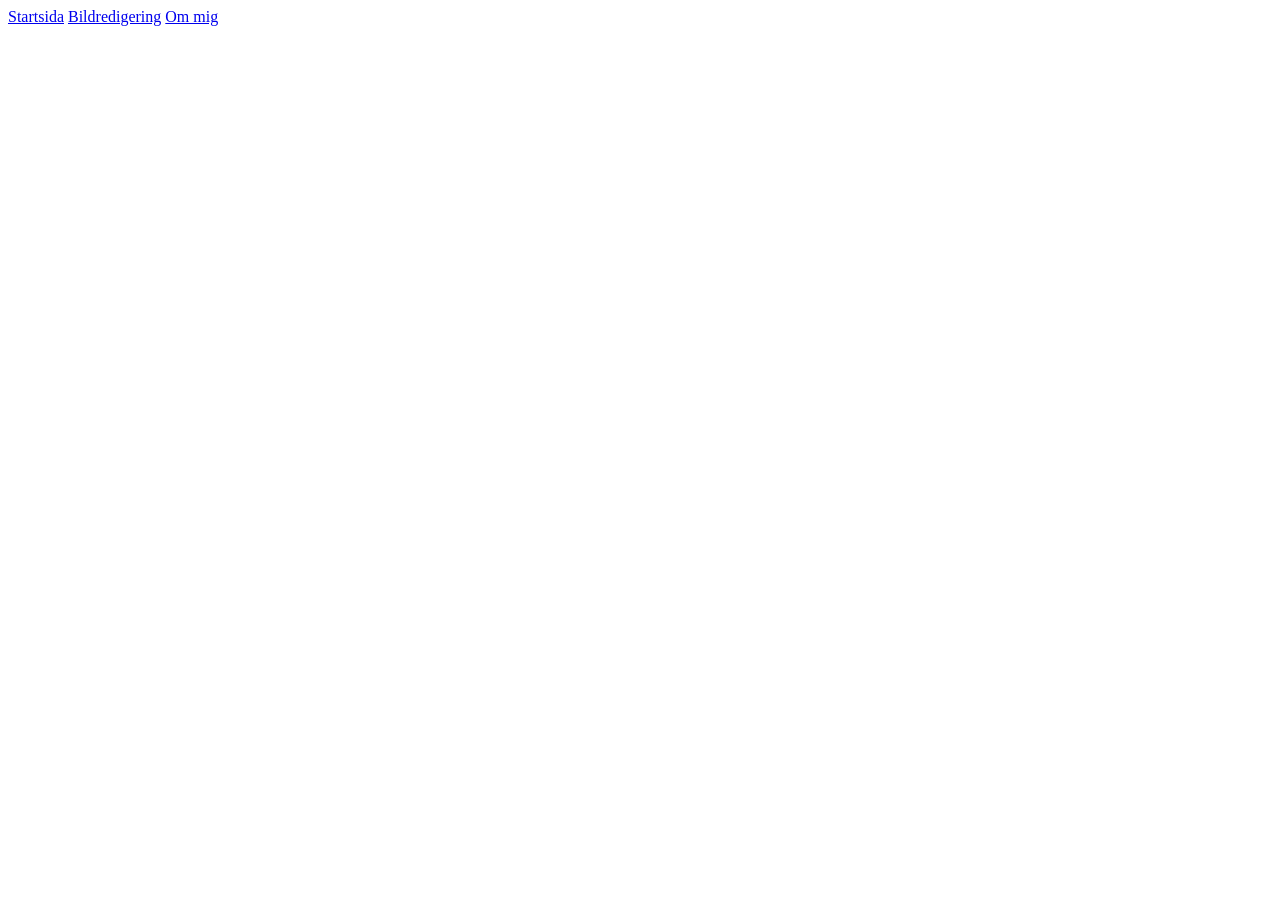
==== index.html @ 932bdee2 "Skapade startsida" ====
<!DOCTYPE html>
<html lang="sv">
<head>
    <meta charset="UTF-8">
    <meta name="viewport" content="width=device-width, initial-scale=1.0">
    <title>Startsida</title>
    <link rel="stylesheet" href="style.css">
</head>
<body>

    <header>

        <nav>
            <a href="index.html">Startsida</a>
            <a href="bildredigering.html">Bildredigering</a>
            <a href="om-mig.html">Om mig</a>
        </nav>
    </header>

    <main>
    
    </main>

</body>
</html>
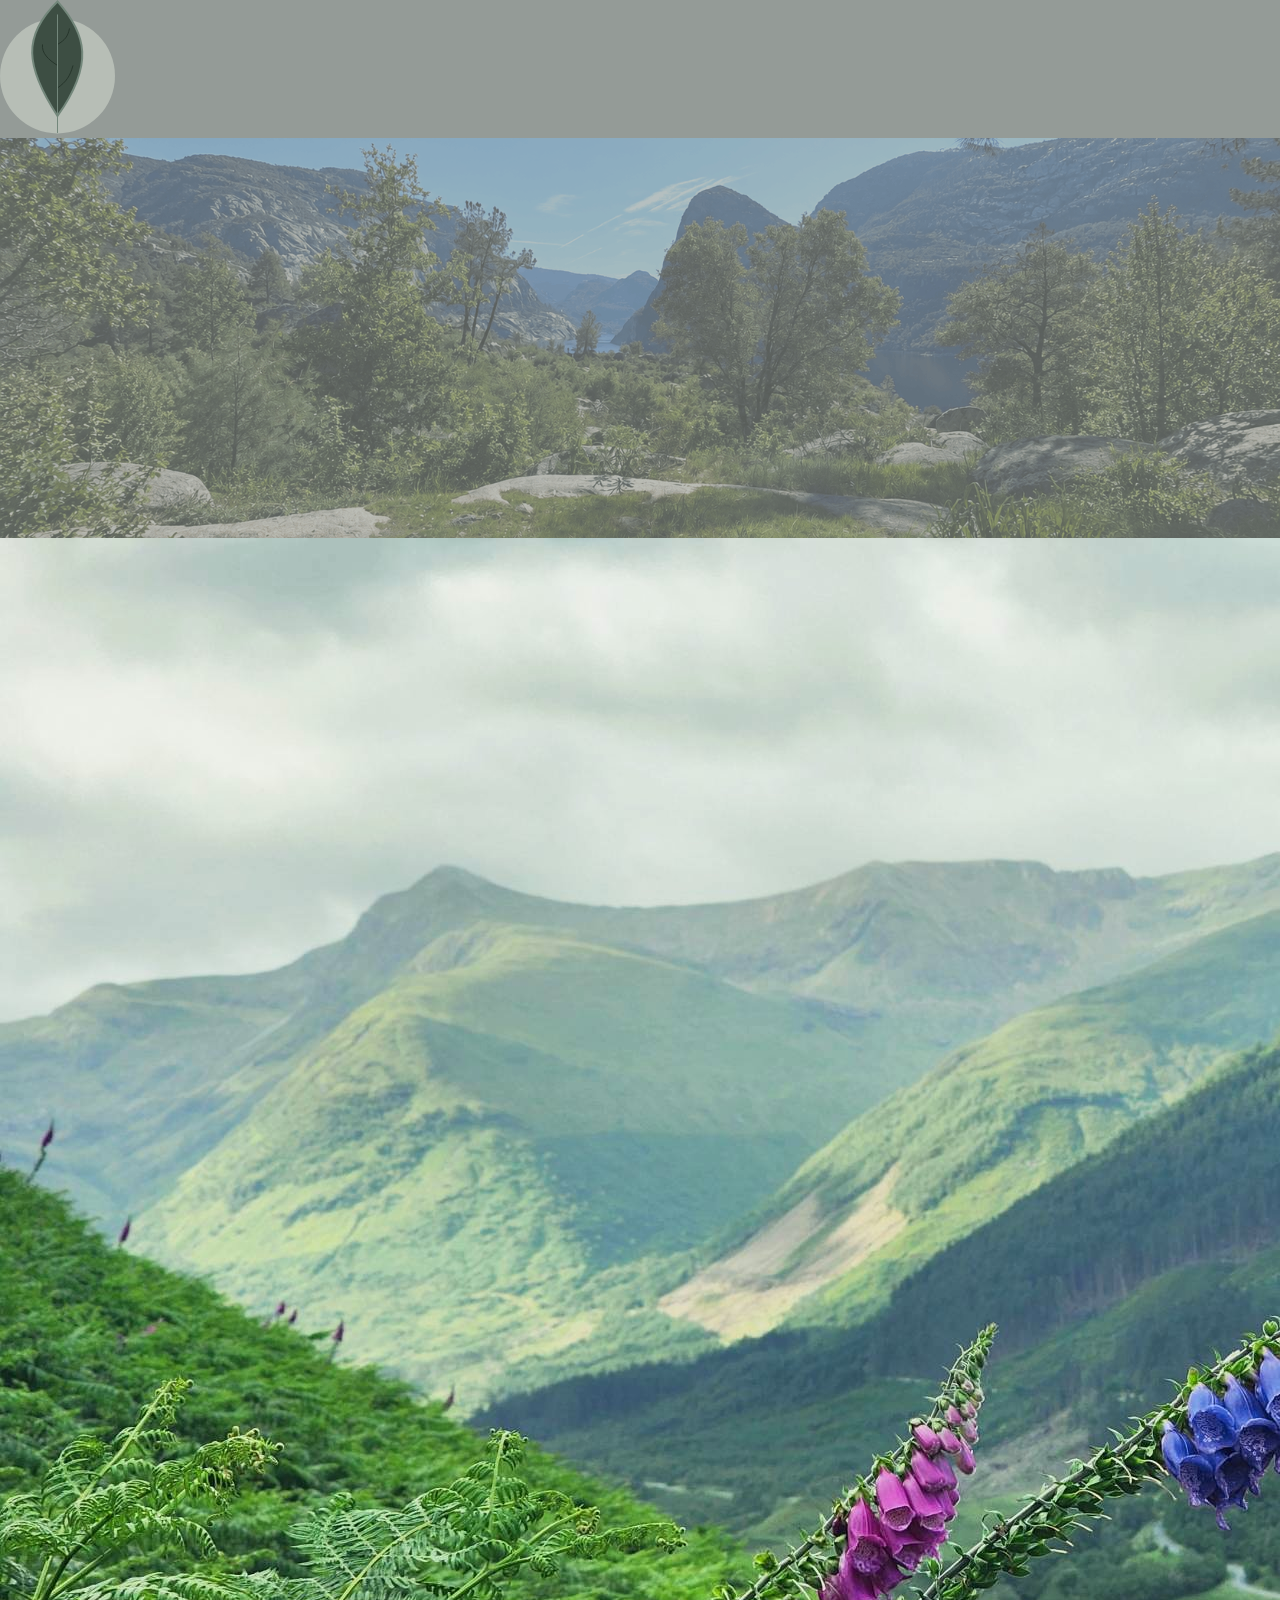
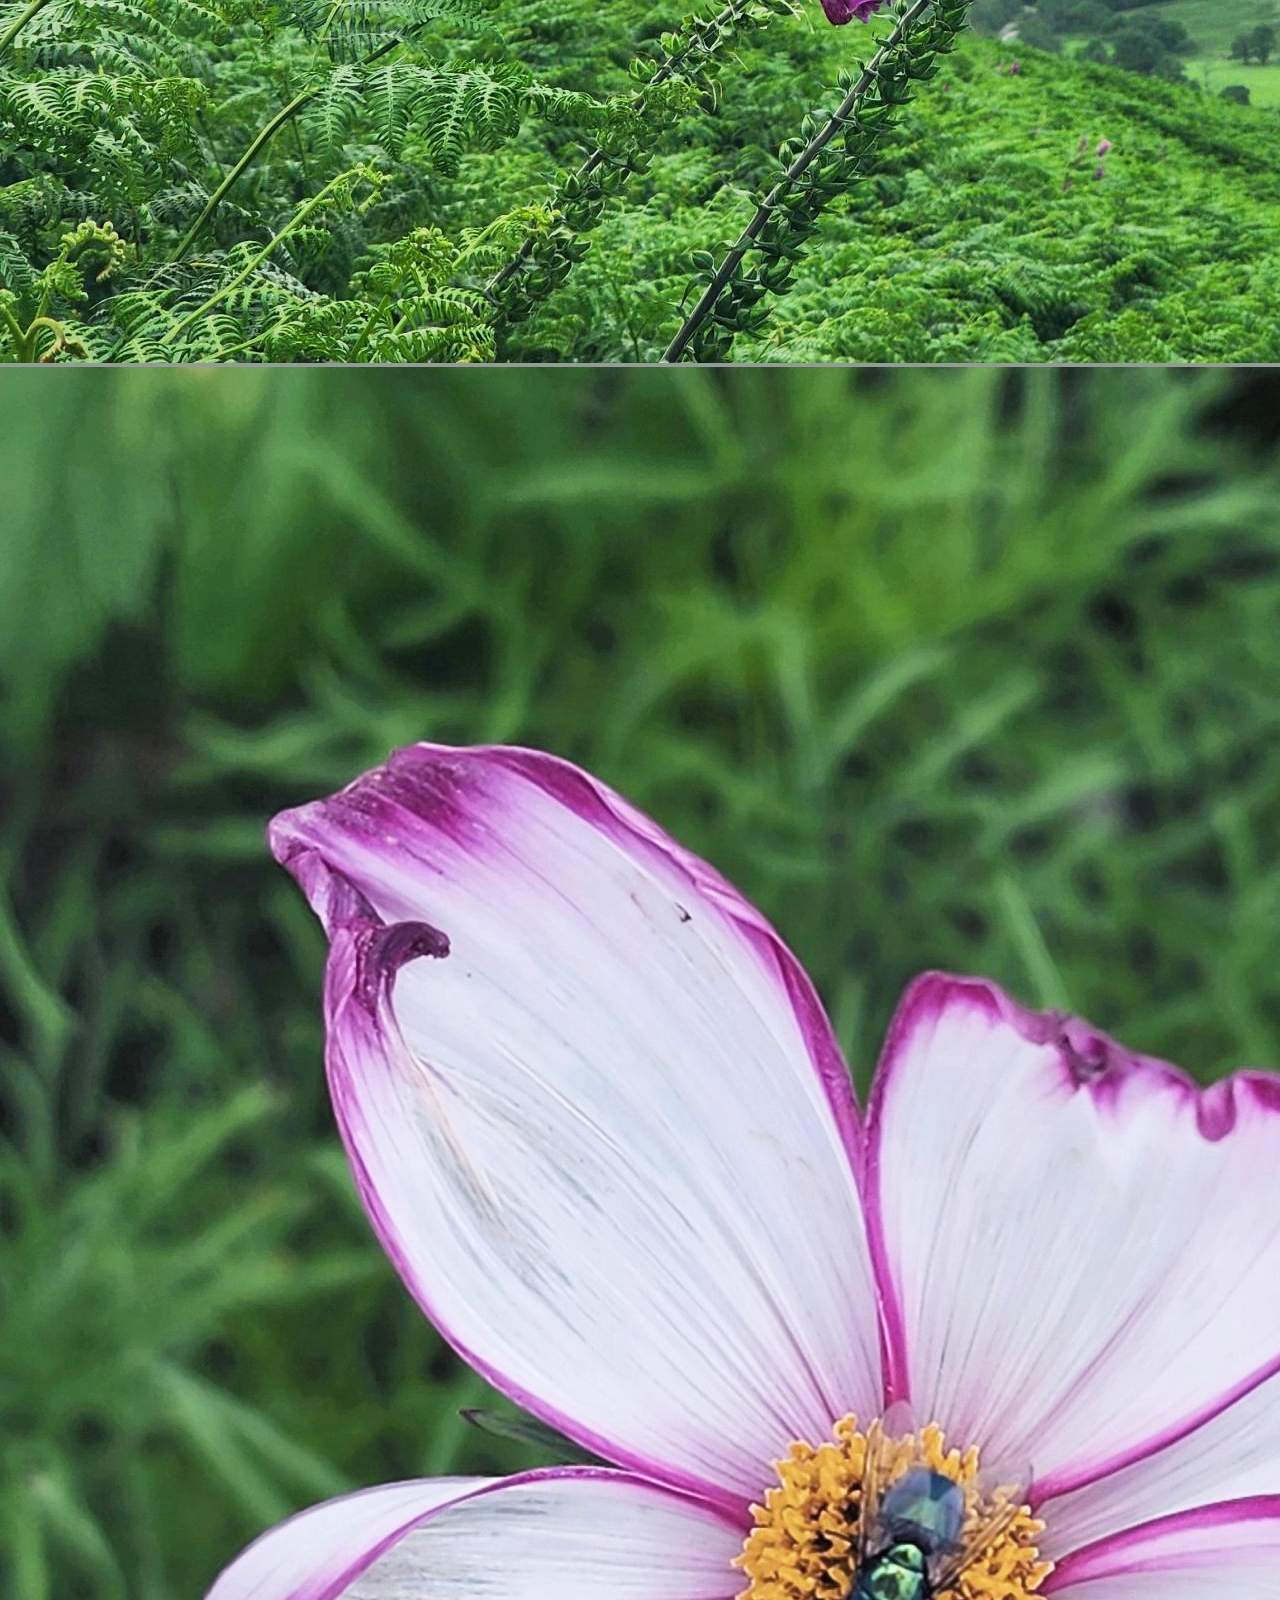
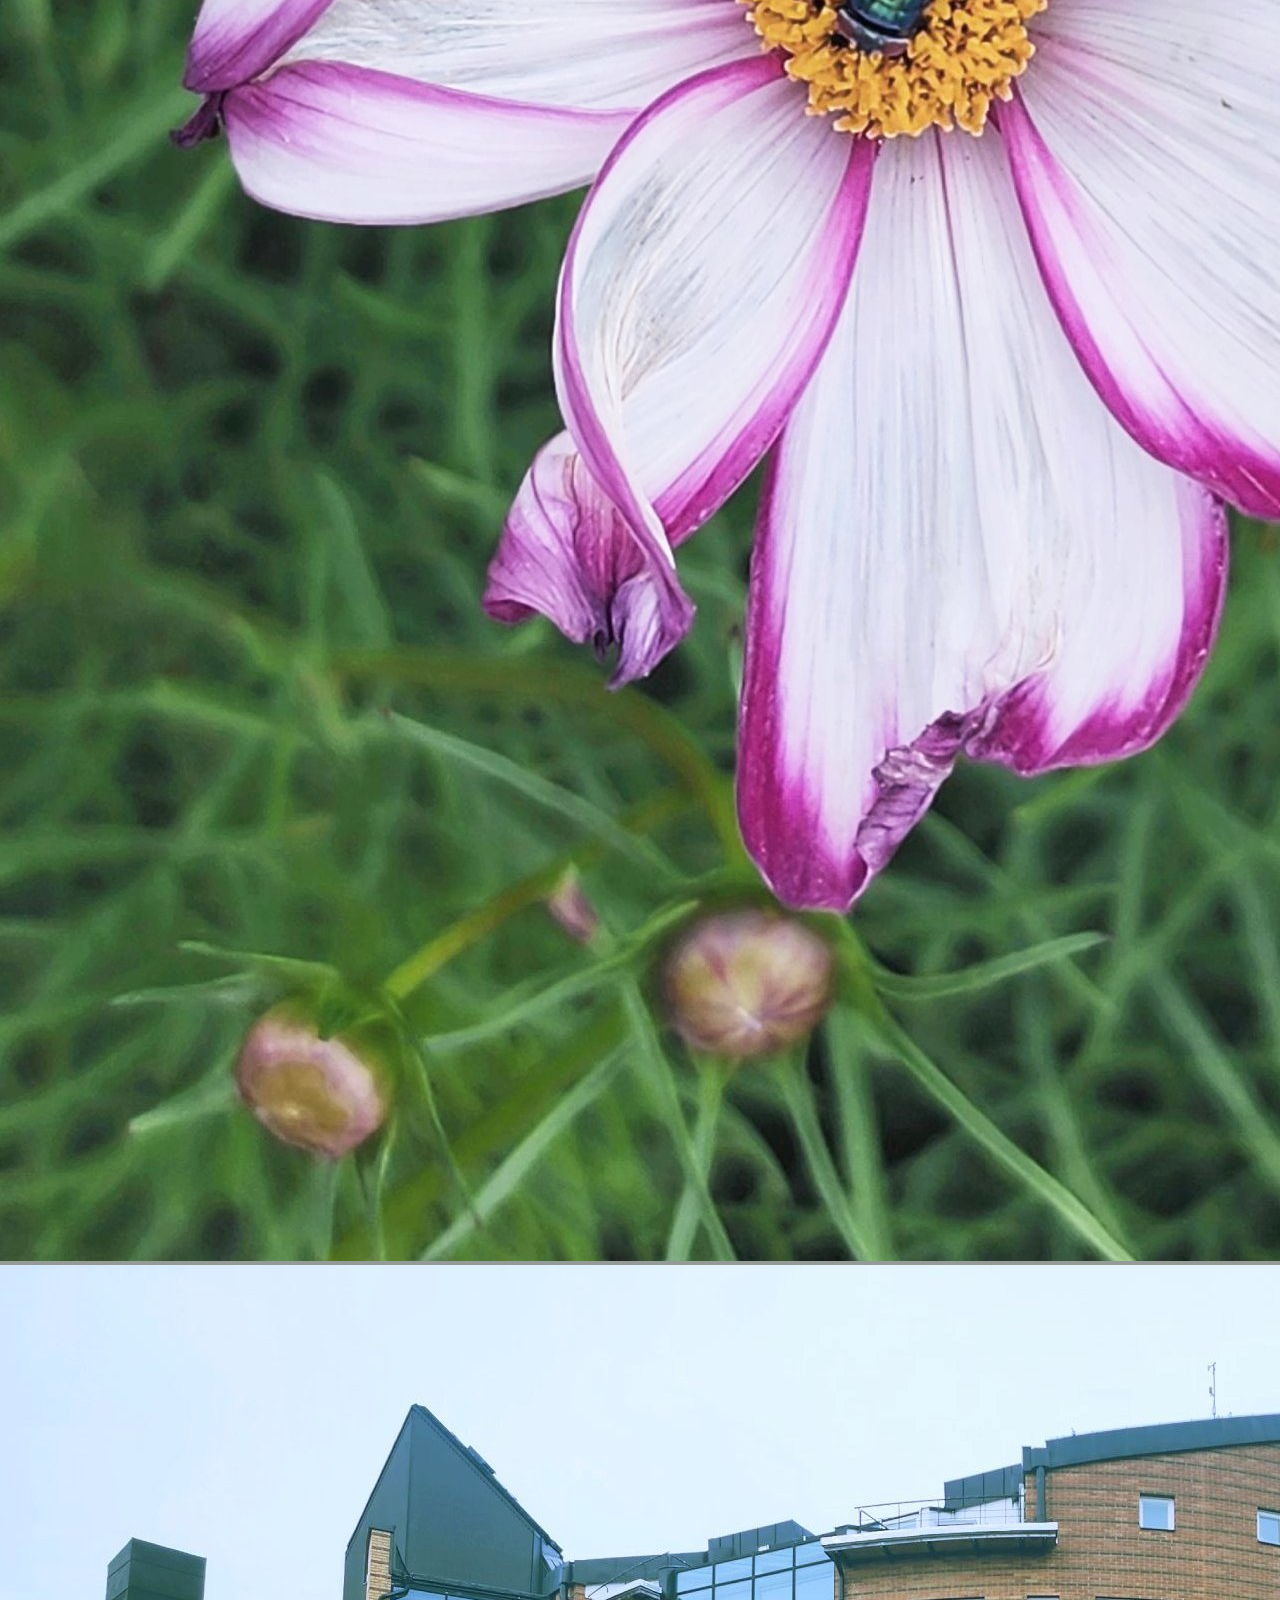
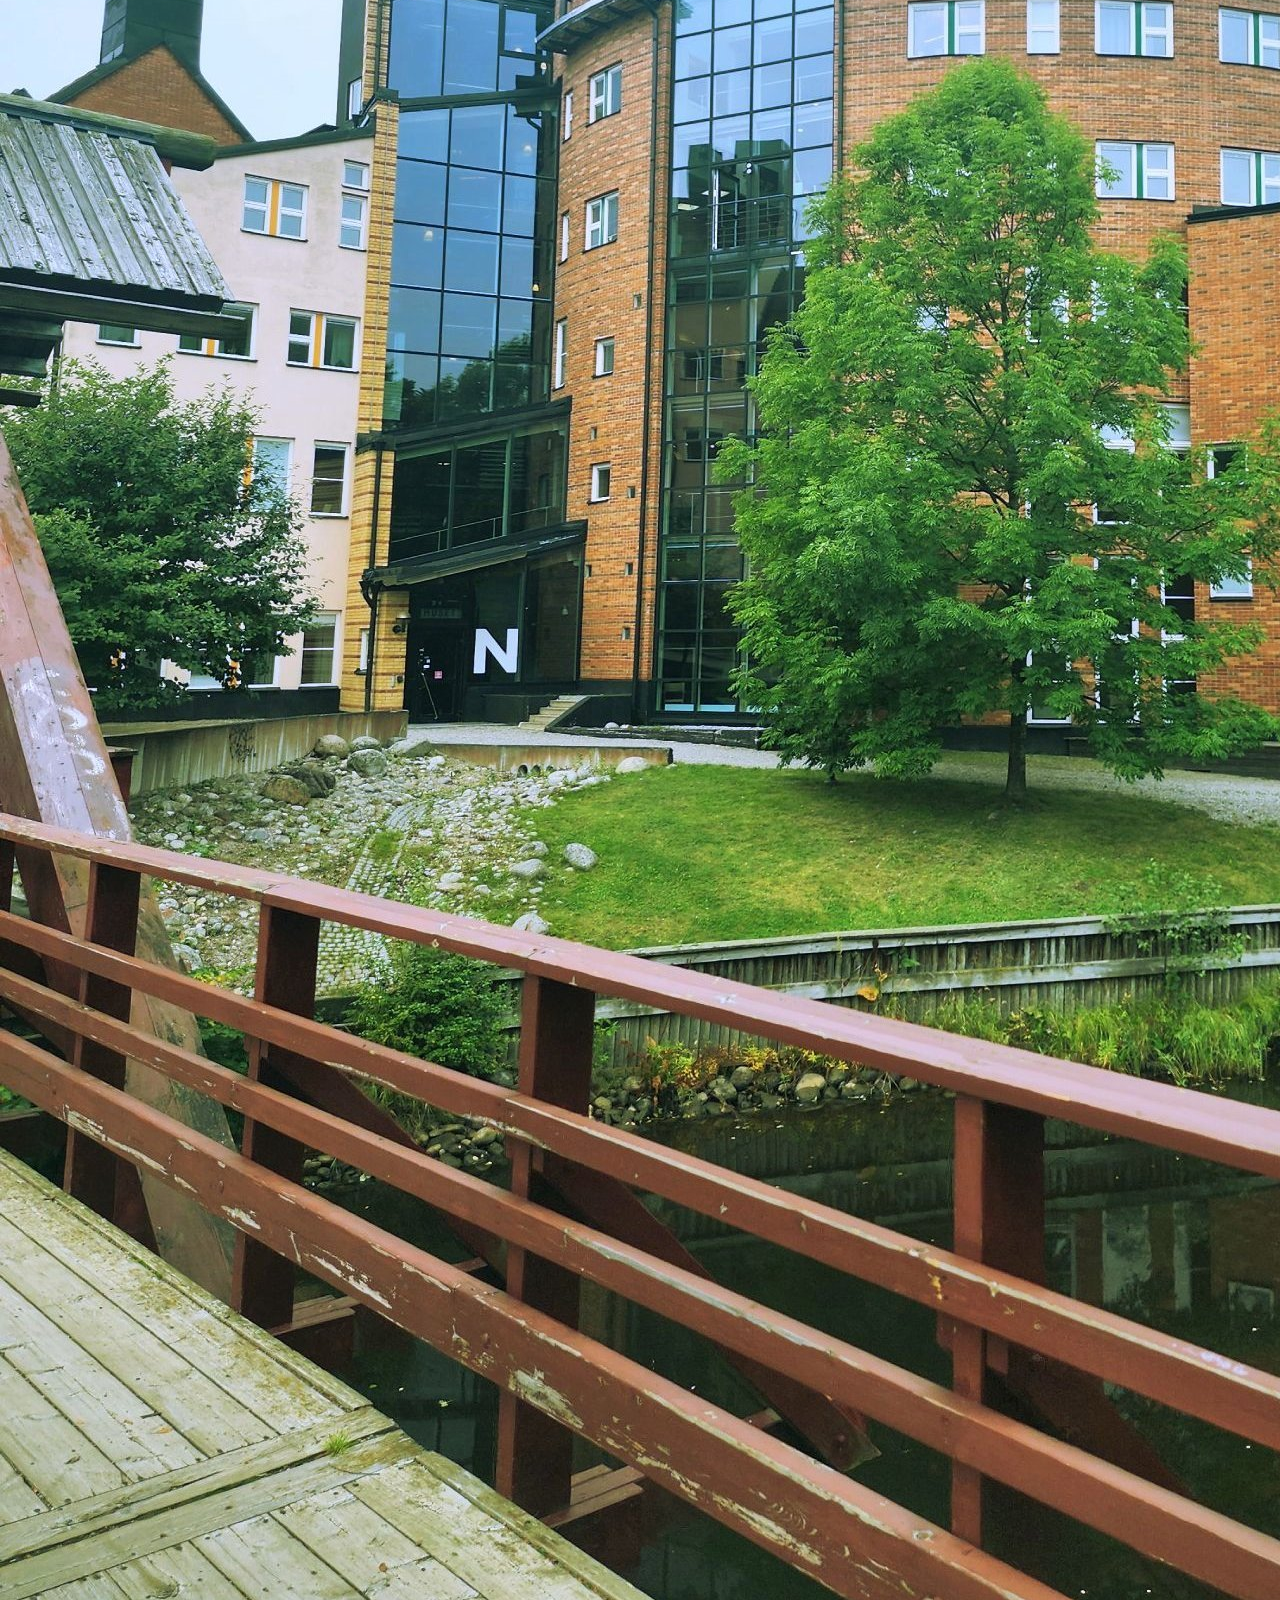
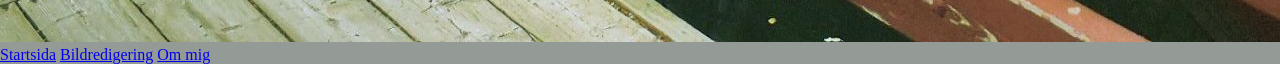
==== commit 6eb891ef: "Lade till bilder" ====
--- a/index.html
+++ b/index.html
@@ -5,10 +5,23 @@
     <meta name="viewport" content="width=device-width, initial-scale=1.0">
     <title>Startsida</title>
     <link rel="stylesheet" href="style.css">
+<link rel="icon" type="image/png" sizes="32x32" href="favicon.png">
 </head>
+
 <body>
 
     <header>
+
+        <a href="index.html" class="logo-link">
+    <img src="images/logo.svg" alt="Logotyp" class="site-logo">
+    <img src="images/header.png" alt="Naturinspirerad headerbild" class="header-image">
+  </a>
+
+  <section class="image-gallery">
+    <img src="images/bildserie001.jpg" alt="Beskrivning av bilden">
+    <img src="images/bildserie002.jpg" alt="Beskrivning av bilden">
+    <img src="images/bildserie003.jpg" alt="Beskrivning av bilden">
+</section>
 
         <nav>
             <a href="index.html">Startsida</a>
--- a/style.css
+++ b/style.css
@@ -0,0 +1,16 @@
+* {
+    box-sizing: border-box;
+}
+
+body {
+    background-color: lab(63.32% -3.29 1.21);
+    margin: 0;
+}
+
+.header-image {
+    width: 100%;
+    object-fit: cover;
+    display: block;
+    opacity: 0.4;
+    height: 400px;
+}
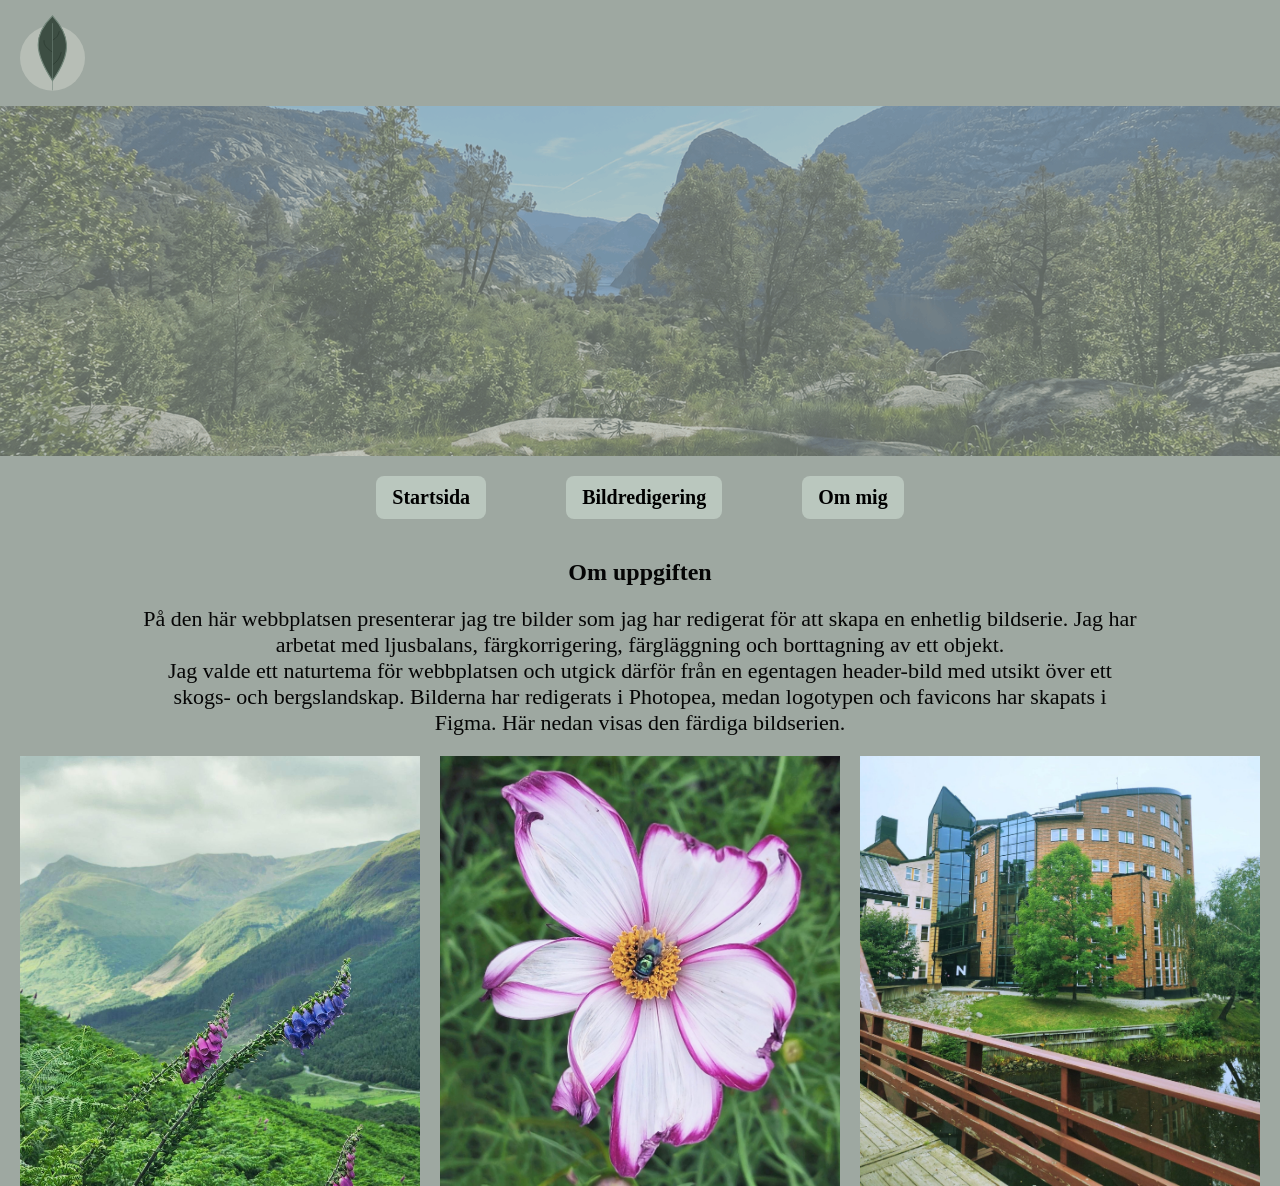
==== commit bb8f8465: "Färdigställde webbplatsen" ====
--- a/index.html
+++ b/index.html
@@ -6,22 +6,18 @@
     <title>Startsida</title>
     <link rel="stylesheet" href="style.css">
 <link rel="icon" type="image/png" sizes="32x32" href="favicon.png">
+<link rel="icon" type="image/x-icon" href="favicon.ico">
 </head>
 
 <body>
 
     <header>
 
-        <a href="index.html" class="logo-link">
-    <img src="images/logo.svg" alt="Logotyp" class="site-logo">
-    <img src="images/header.png" alt="Naturinspirerad headerbild" class="header-image">
-  </a>
+       <a href="index.html" class="logo-link">
+            <img src="images/logo.svg" alt="Logotyp" class="site-logo">
+        </a>
 
-  <section class="image-gallery">
-    <img src="images/bildserie001.jpg" alt="Beskrivning av bilden">
-    <img src="images/bildserie002.jpg" alt="Beskrivning av bilden">
-    <img src="images/bildserie003.jpg" alt="Beskrivning av bilden">
-</section>
+        <img src="images/header.png" alt="Naturinspirerad headerbild" class="header-image">
 
         <nav>
             <a href="index.html">Startsida</a>
@@ -31,7 +27,22 @@
     </header>
 
     <main>
-    
+
+    <section class="intro">
+        <h1>Om uppgiften</h1>
+        <p>
+            På den här webbplatsen presenterar jag tre bilder som jag har redigerat för att skapa en enhetlig bildserie. Jag har arbetat med ljusbalans, färgkorrigering, färgläggning och borttagning av ett objekt. <br> Jag valde ett naturtema för webbplatsen och utgick därför från en egentagen header-bild med utsikt över ett skogs- och bergslandskap. Bilderna har redigerats i Photopea, medan logotypen och favicons har skapats i Figma. Här nedan visas den färdiga bildserien.
+        </p>
+    </section>
+
+      <section class="image-gallery">
+    <img src="images/bildserie001.jpg" alt="Redigerad bild som förestället ett bergslandskap med blommor">
+    <img src="images/bildserie002.jpg" alt="Blomma med en fluga på">
+    <img src="images/bildserie003.jpg" alt="Mittuniversitetets campus i Sundsvall">
+</section>
+
+
+
     </main>
 
 </body>
--- a/style.css
+++ b/style.css
@@ -3,14 +3,233 @@
 }
 
 body {
-    background-color: lab(63.32% -3.29 1.21);
+    background-color: oklab(72.153% -0.01371 0.00618);
     margin: 0;
 }
 
+/* Startsidan */
+/* Logotyp */
+
+.logo-link {
+    display: block;
+    width: fit-content;
+    padding: 15px 20px;
+}
+
+.site-logo {
+    width: 65px;
+    height: auto;
+    display: block;
+}
+
+/* Headerbild */
+
 .header-image {
     width: 100%;
+    height: 180px;
     object-fit: cover;
     display: block;
     opacity: 0.4;
-    height: 400px;
-}+}
+
+/* Navigering */
+
+nav {
+    display: flex;
+    flex-wrap: wrap;
+    justify-content: center;
+    gap: 20px;
+    padding: 20px;
+}
+
+nav a {
+    background-color: hwb(140 73% 22%);
+    color: #000000;
+    text-decoration: none;
+    padding: 10px 16px;
+    border-radius: 8px;
+    font-size: 17px;
+}
+
+nav a:hover {
+    background-color: hwb(150 33% 64%);
+    color: hsl(128, 27%, 89%);
+}
+
+/* Intro text*/
+.intro {
+    margin: auto;
+    padding: 0 20px;
+    text-align: left;
+    color: hwb(120 2% 98%);
+}
+
+.intro h1 {
+    margin-bottom: 5px;
+}
+
+.intro p {
+    margin-top: 0;
+    font-size: 20px;
+}
+
+/* Bilder startsidan */
+.image-gallery {
+    display: flex;
+    flex-direction: column;
+    gap: 10px;
+}
+
+.image-gallery img {
+    width: 100%;
+    height: 430px;
+    object-fit: cover;
+    display: block;
+}
+
+/* Bildredigerings bilder */
+.image-comparison {
+    display: flex;
+    flex-direction: column;
+    gap: 10px;
+}
+
+
+.image-comparison img {
+    width: 100%;
+    height: 430px;
+    object-fit: cover;
+    display: block;
+}
+
+.image-editing h2,
+.image-editing h3 {
+    text-align: center;
+}
+
+.image-editing h2 {
+    font-size: 25px;
+}
+
+.image-editing h3 {
+    font-size: 23px;
+}
+
+
+.image-editing p {
+    margin: 20px auto;
+    padding: 0 20px;
+    text-align: left;
+    font-size: 20px;
+}
+
+/* Om mig */
+
+.about-me {
+    text-align: center;
+    padding: 20px;
+}
+
+.about-me p {
+    max-width: 600px;
+    margin: 0 auto 20px;
+    text-align: left;
+    font-size: 20px;
+}
+
+.portrait {
+    width: 500px;
+    max-width: 100%;
+    height: auto;
+    display: block;
+    margin: 50px auto 0;
+}
+
+/* Större skärmar */
+@media (min-width: 768px) {
+
+/* Headerbild */
+    .header-image {
+        height: 350px;
+    }
+
+/* Navigering */
+    nav {
+        gap: 80px;
+    }
+
+    nav a {
+        font-size: 20px;
+        font-weight: bold;
+    }
+
+    /* Bildgalleriet */
+.image-gallery {
+    flex-direction: row;
+    gap: 20px;
+    padding: 0 20px;
+}
+
+.image-gallery img {
+    flex: 1;
+    min-width: 0;
+}
+
+.intro {
+    text-align: center;
+}
+
+.intro p {
+    max-width: 1000px;
+    margin: 20px auto;
+    font-size: 22px;
+}
+
+/* Bildredigeringssidan */
+.image-comparison {
+    flex-direction: row;
+    gap: 20px;
+    padding: 0 20px;
+    align-items: flex-start;
+}
+
+.image-comparison > div {
+    flex: 1;
+    min-width: 0;
+}
+
+.image-comparison img {
+    width: 100%;
+    height: 500px;
+    object-fit: contain;
+    display: block;
+}
+
+.image-editing p {
+    text-align: center;
+    max-width: 1000px;
+    font-size: 22px;
+}
+
+/* Om mig */
+.portrait {
+    width: 405px;
+}
+
+
+
+
+}
+
+
+
+
+
+
+
+
+
+
+
+
+
